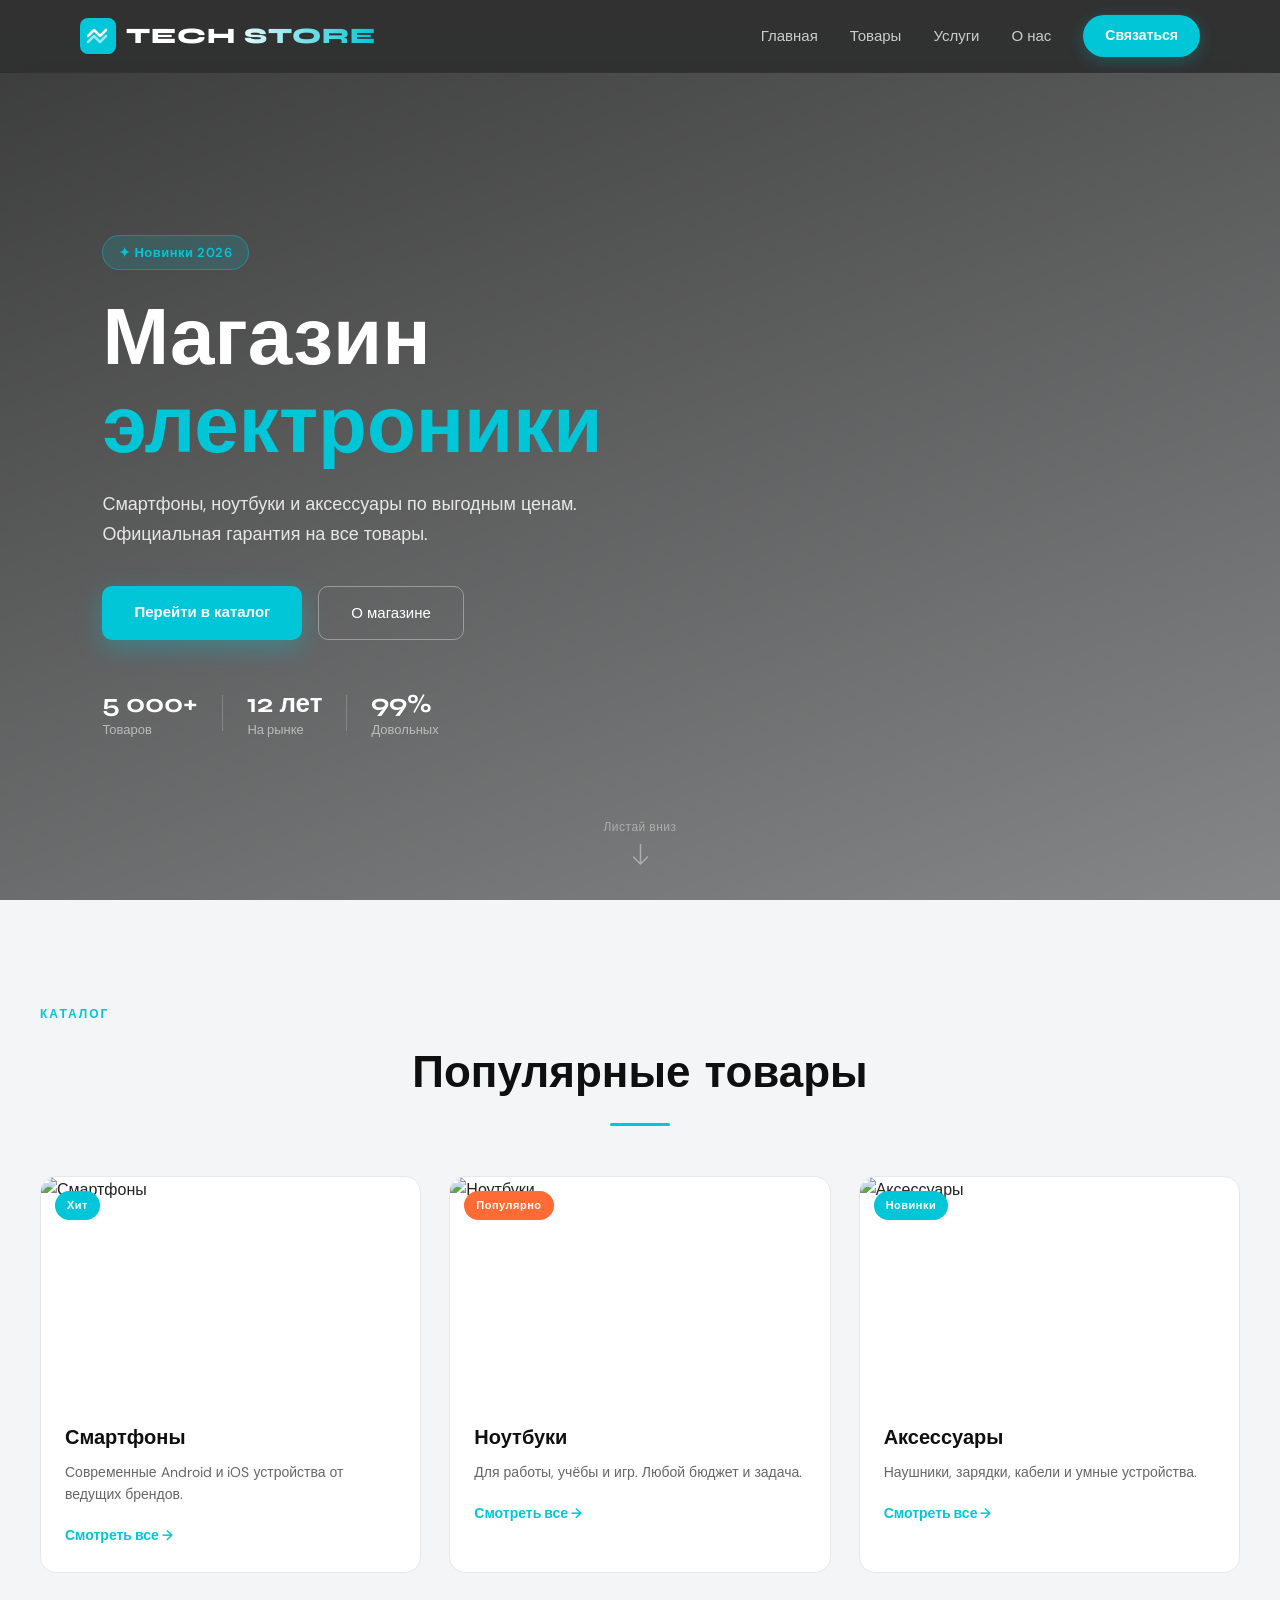
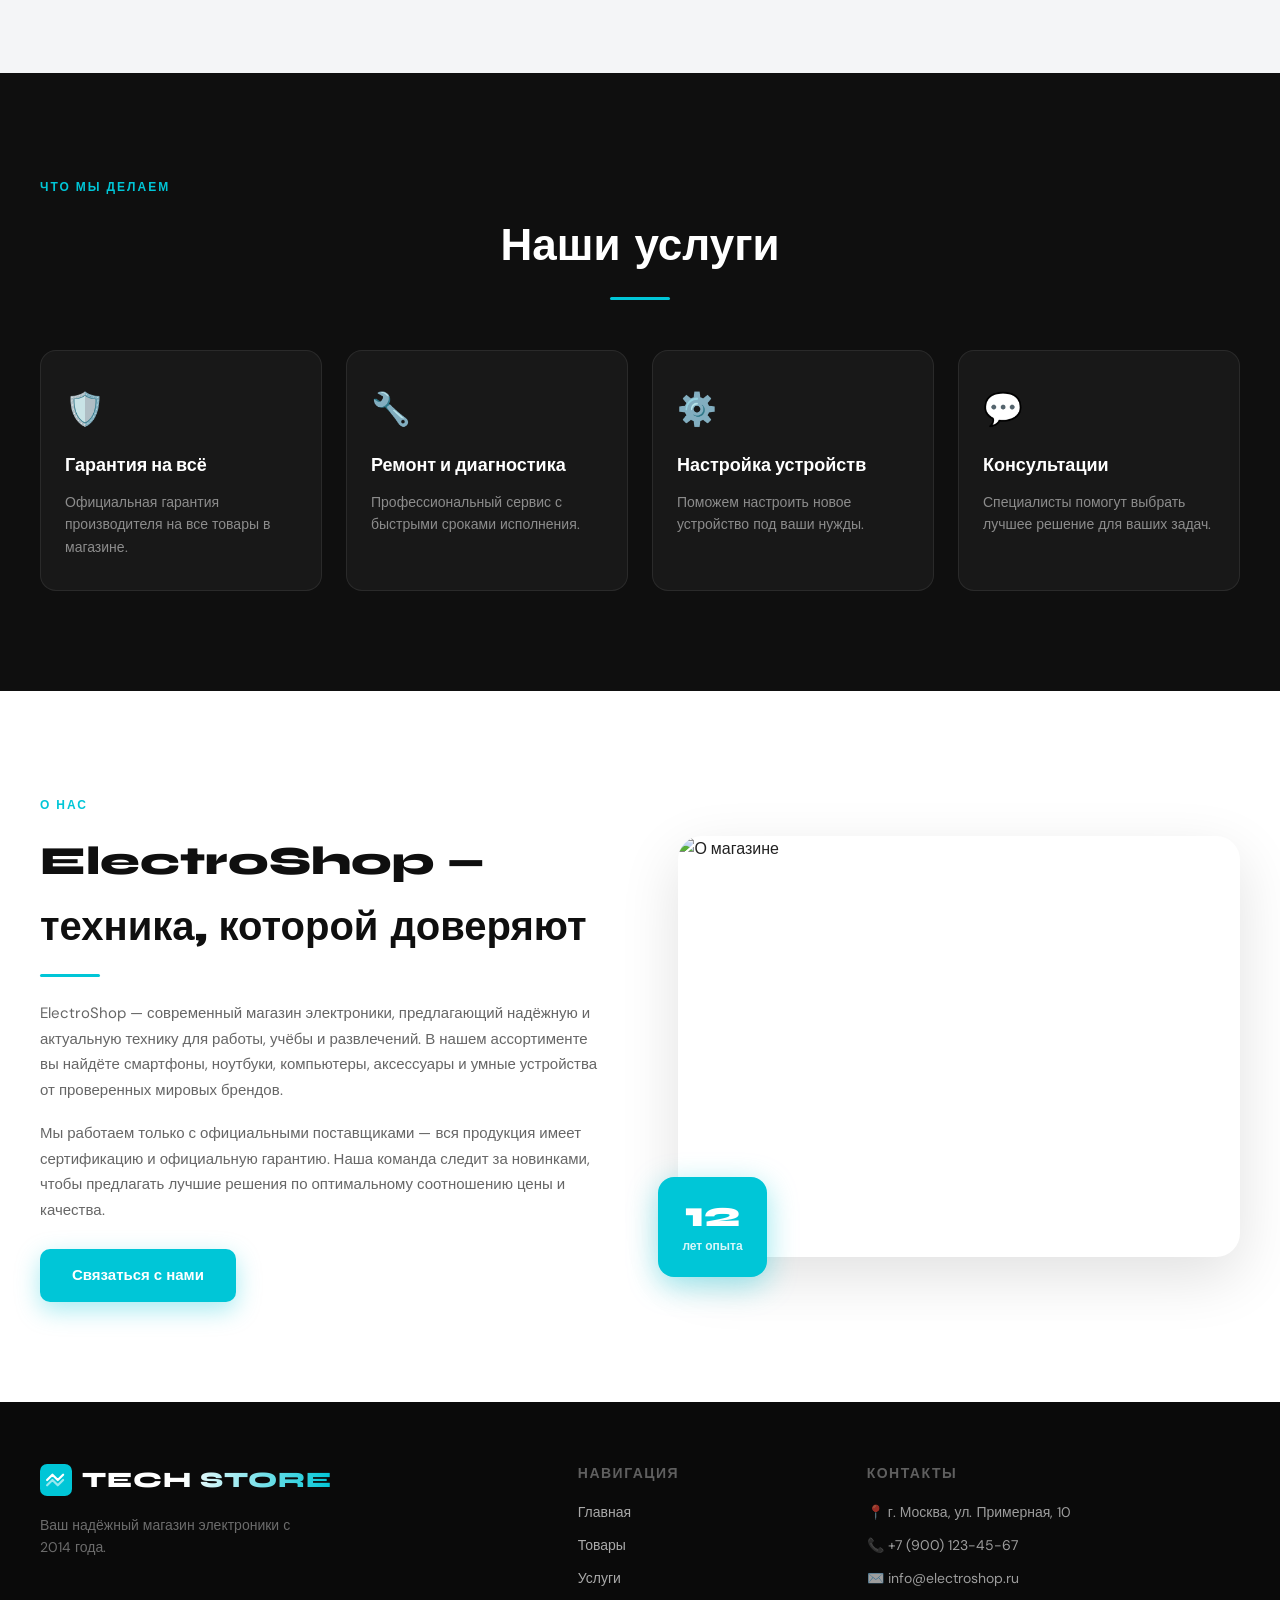
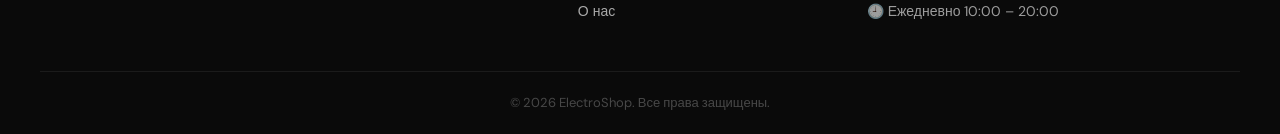
==== ddetg.html @ e17d02fe "skip" ====
<!DOCTYPE html>
<html lang="ru">
<head>
    <meta charset="UTF-8" />
    <meta name="viewport" content="width=device-width, initial-scale=1.0" />
    <title>ElectroShop — магазин электроники</title>
    <link rel="preconnect" href="https://fonts.googleapis.com">
    <link href="https://fonts.googleapis.com/css2?family=Syne:wght@700;800&family=DM+Sans:wght@400;500;600&display=swap" rel="stylesheet">
    <link rel="stylesheet" href="style.css" />
</head>
<body>

<header class="header" id="header">
    <div class="header-container">
        <a href="#" class="logo">
            <svg width="36" height="36" viewBox="0 0 36 36" fill="none" xmlns="http://www.w3.org/2000/svg">
                <rect width="36" height="36" rx="8" fill="#00c6d7"/>
                <path d="M8 18L14 12L20 18L26 12" stroke="white" stroke-width="2.5" stroke-linecap="round" stroke-linejoin="round"/>
                <path d="M8 24L14 18L20 24L26 18" stroke="white" stroke-width="2.5" stroke-linecap="round" stroke-linejoin="round" opacity="0.6"/>
            </svg>
            <span>TECH STORE</span>
        </a>

        <nav class="nav" id="nav-menu">
            <a href="#home" onclick="closeMenu()">Главная</a>
            <a href="#products" onclick="closeMenu()">Товары</a>
            <a href="#services" onclick="closeMenu()">Услуги</a>
            <a href="#about" onclick="closeMenu()">О нас</a>
            <a href="#contacts" class="nav-cta" onclick="closeMenu()">Связаться</a>
        </nav>

        <div class="menu-toggle" id="mobile-menu" onclick="toggleMenu()">
            <span class="bar"></span>
            <span class="bar"></span>
            <span class="bar"></span>
        </div>
    </div>
</header>

<section class="hero" id="home">
    <div class="hero-content">
        <span class="hero-badge">✦ Новинки 2026</span>
        <h1>Магазин<br><em>электроники</em></h1>
        <p>Смартфоны, ноутбуки и аксессуары по выгодным ценам. Официальная гарантия на все товары.</p>
        <div class="hero-actions">
            <a href="#products" class="btn-primary">Перейти в каталог</a>
            <a href="#about" class="btn-ghost">О магазине</a>
        </div>
        <div class="hero-stats">
            <div class="stat"><strong>5 000+</strong><span>Товаров</span></div>
            <div class="stat-divider"></div>
            <div class="stat"><strong>12 лет</strong><span>На рынке</span></div>
            <div class="stat-divider"></div>
            <div class="stat"><strong>99%</strong><span>Довольных</span></div>
        </div>
    </div>
    <div class="hero-scroll">
        <span>Листай вниз</span>
        <svg width="16" height="24" viewBox="0 0 16 24"><path d="M8 0v20M1 13l7 7 7-7" stroke="currentColor" stroke-width="1.5" fill="none" stroke-linecap="round" stroke-linejoin="round"/></svg>
    </div>
</section>

<section id="products">
    <div class="container">
        <div class="section-label">Каталог</div>
        <h2>Популярные товары</h2>

        <div class="cards">
            <div class="card">
                <div class="card-img-wrap">
                    <img src="https://images.unsplash.com/photo-1511707171634-5f897ff02aa9?w=600&auto=format&fit=crop" alt="Смартфоны" />
                    <span class="card-tag">Хит</span>
                </div>
                <div class="card-body">
                    <h3>Смартфоны</h3>
                    <p>Современные Android и iOS устройства от ведущих брендов.</p>
                    <a href="#" class="card-link">Смотреть все →</a>
                </div>
            </div>

            <div class="card card-featured">
                <div class="card-img-wrap">
                    <img src="https://images.unsplash.com/photo-1496181133206-80ce9b88a853?w=600&auto=format&fit=crop" alt="Ноутбуки" />
                    <span class="card-tag">Популярно</span>
                </div>
                <div class="card-body">
                    <h3>Ноутбуки</h3>
                    <p>Для работы, учёбы и игр. Любой бюджет и задача.</p>
                    <a href="#" class="card-link">Смотреть все →</a>
                </div>
            </div>

            <div class="card">
                <div class="card-img-wrap">
                    <img src="https://images.unsplash.com/photo-1505740420928-5e560c06d30e?w=600&auto=format&fit=crop" alt="Аксессуары" />
                    <span class="card-tag">Новинки</span>
                </div>
                <div class="card-body">
                    <h3>Аксессуары</h3>
                    <p>Наушники, зарядки, кабели и умные устройства.</p>
                    <a href="#" class="card-link">Смотреть все →</a>
                </div>
            </div>
        </div>
    </div>
</section>

<section id="services" class="services-section">
    <div class="container">
        <div class="section-label">Что мы делаем</div>
        <h2>Наши услуги</h2>
        <div class="services-grid">
            <div class="service-item">
                <div class="service-icon">🛡️</div>
                <h4>Гарантия на всё</h4>
                <p>Официальная гарантия производителя на все товары в магазине.</p>
            </div>
            <div class="service-item">
                <div class="service-icon">🔧</div>
                <h4>Ремонт и диагностика</h4>
                <p>Профессиональный сервис с быстрыми сроками исполнения.</p>
            </div>
            <div class="service-item">
                <div class="service-icon">⚙️</div>
                <h4>Настройка устройств</h4>
                <p>Поможем настроить новое устройство под ваши нужды.</p>
            </div>
            <div class="service-item">
                <div class="service-icon">💬</div>
                <h4>Консультации</h4>
                <p>Специалисты помогут выбрать лучшее решение для ваших задач.</p>
            </div>
        </div>
    </div>
</section>

<section id="about" class="about-section">
    <div class="container about-grid">
        <div class="about-text">
            <div class="section-label">О нас</div>
            <h2 class="about-h2">ElectroShop — техника, которой доверяют</h2>
            <p>ElectroShop — современный магазин электроники, предлагающий надёжную и актуальную технику для работы, учёбы и развлечений. В нашем ассортименте вы найдёте смартфоны, ноутбуки, компьютеры, аксессуары и умные устройства от проверенных мировых брендов.</p>
            <p>Мы работаем только с официальными поставщиками — вся продукция имеет сертификацию и официальную гарантию. Наша команда следит за новинками, чтобы предлагать лучшие решения по оптимальному соотношению цены и качества.</p>
            <a href="#contacts" class="btn-primary">Связаться с нами</a>
        </div>
        <div class="about-visual">
            <div class="about-img-wrap">
                <img src="https://images.unsplash.com/photo-1441986300917-64674bd600d8?w=600&auto=format&fit=crop" alt="О магазине" />
            </div>
            <div class="about-badge-float">
                <strong>12</strong>
                <span>лет опыта</span>
            </div>
        </div>
    </div>
</section>

<footer id="contacts">
    <div class="container footer-inner">
        <div class="footer-brand">
            <a href="#" class="logo">
                <svg width="32" height="32" viewBox="0 0 36 36" fill="none"><rect width="36" height="36" rx="8" fill="#00c6d7"/><path d="M8 18L14 12L20 18L26 12" stroke="white" stroke-width="2.5" stroke-linecap="round" stroke-linejoin="round"/><path d="M8 24L14 18L20 24L26 18" stroke="white" stroke-width="2.5" stroke-linecap="round" stroke-linejoin="round" opacity="0.6"/></svg>
                <span>TECH STORE</span>
            </a>
            <p>Ваш надёжный магазин электроники с 2014 года.</p>
        </div>

        <div class="footer-links">
            <h4>Навигация</h4>
            <a href="#home">Главная</a>
            <a href="#products">Товары</a>
            <a href="#services">Услуги</a>
            <a href="#about">О нас</a>
        </div>

        <div class="footer-contacts-col">
            <h4>Контакты</h4>
            <p>📍 г. Москва, ул. Примерная, 10</p>
            <p>📞 +7 (900) 123-45-67</p>
            <p>✉️ info@electroshop.ru</p>
            <p>🕘 Ежедневно 10:00 – 20:00</p>
        </div>
    </div>
    <div class="footer-bottom">
        <p class="copyright">© 2026 ElectroShop. Все права защищены.</p>
    </div>
</footer>

<script>
    function toggleMenu() {
        const nav = document.getElementById('nav-menu');
        const toggle = document.getElementById('mobile-menu');
        nav.classList.toggle('active');
        toggle.classList.toggle('active');
        document.body.classList.toggle('no-scroll');
    }

    function closeMenu() {
        const nav = document.getElementById('nav-menu');
        const toggle = document.getElementById('mobile-menu');
        nav.classList.remove('active');
        toggle.classList.remove('active');
        document.body.classList.remove('no-scroll');
    }

    // Scroll shadow on header
    window.addEventListener('scroll', () => {
        const header = document.getElementById('header');
        header.classList.toggle('scrolled', window.scrollY > 20);
    });
</script>

</body>
</html>
---- style.css ----
/* ===== 1. CSS ПЕРЕМЕННЫЕ И СБРОС ===== */
:root {
    --accent: #00c6d7;
    --accent-dark: #009aab;
    --bg: #f4f5f7;
    --white: #ffffff;
    --dark: #0f0f0f;
    --text: #222;
    --muted: #666;
    --border: #e8e8e8;
    --header-h: 72px;
    --font-display: 'Syne', sans-serif;
    --font-body: 'DM Sans', sans-serif;
    --radius: 16px;
    --shadow: 0 8px 32px rgba(0,0,0,0.08);
    --shadow-lg: 0 20px 60px rgba(0,0,0,0.12);
}

*, *::before, *::after {
    margin: 0; padding: 0;
    box-sizing: border-box;
}

html { scroll-behavior: smooth; }

body {
    background: var(--bg);
    color: var(--text);
    font-family: var(--font-body);
    line-height: 1.65;
    padding-top: var(--header-h);
}

body.no-scroll { overflow: hidden; }

img { display: block; width: 100%; }
a { text-decoration: none; color: inherit; }

/* ===== 2. HEADER ===== */
.header {
    position: fixed;
    top: 0; left: 0;
    width: 100%;
    z-index: 1000;
    background: rgba(15, 15, 15, 0.85);
    backdrop-filter: blur(20px) saturate(180%);
    -webkit-backdrop-filter: blur(20px) saturate(180%);
    border-bottom: 1px solid rgba(255,255,255,0.07);
    transition: box-shadow 0.3s;
}

.header.scrolled {
    box-shadow: 0 4px 30px rgba(0,0,0,0.3);
}

.header-container {
    max-width: 1200px;
    margin: 0 auto;
    padding: 0 clamp(16px, 4vw, 40px);
    height: var(--header-h);
    display: flex;
    justify-content: space-between;
    align-items: center;
}

/* Logo */
.logo {
    display: flex;
    align-items: center;
    gap: 10px;
    flex-shrink: 0;
}

.logo span {
    font-family: var(--font-display);
    font-size: clamp(16px, 2.5vw, 22px);
    font-weight: 800;
    background: linear-gradient(90deg, #fff 40%, var(--accent));
    -webkit-background-clip: text;
    -webkit-text-fill-color: transparent;
    letter-spacing: 1px;
}

/* Nav */
.nav {
    display: flex;
    align-items: center;
    gap: clamp(16px, 2.5vw, 32px);
}

.nav a {
    color: rgba(255,255,255,0.75);
    font-size: 15px;
    font-weight: 500;
    transition: color 0.25s;
    white-space: nowrap;
    position: relative;
}

.nav a:not(.nav-cta)::after {
    content: '';
    position: absolute;
    bottom: -4px; left: 0;
    width: 0; height: 2px;
    background: var(--accent);
    transition: width 0.3s;
}

.nav a:not(.nav-cta):hover::after { width: 100%; }
.nav a:hover { color: var(--accent); }

.nav .nav-cta {
    background: var(--accent);
    padding: 9px 22px;
    border-radius: 50px;
    color: #fff;
    font-weight: 600;
    font-size: 14px;
    transition: background 0.25s, transform 0.25s, color 0.25s;
    box-shadow: 0 4px 16px rgba(0,198,215,0.25);
}

.nav .nav-cta:hover {
    background: #fff;
    color: var(--accent);
    transform: translateY(-2px);
}

/* Burger */
.menu-toggle {
    display: none;
    flex-direction: column;
    justify-content: space-between;
    width: 28px; height: 20px;
    cursor: pointer;
    z-index: 1100;
    padding: 2px;
}

.bar {
    width: 100%; height: 2.5px;
    background: #fff;
    border-radius: 10px;
    transition: transform 0.35s ease, opacity 0.2s;
    transform-origin: center;
}

/* ===== 3. HERO ===== */
.hero {
    min-height: calc(100vh - var(--header-h));
    background:
        linear-gradient(160deg, rgba(0,0,0,0.75) 0%, rgba(0,0,0,0.45) 100%),
        url("https://images.unsplash.com/photo-1550745165-9bc0b252726f?q=80&w=2070&auto=format&fit=crop") center/cover no-repeat;
    color: #fff;
    display: flex;
    flex-direction: column;
    justify-content: center;
    align-items: flex-start;
    padding: 60px clamp(20px, 8vw, 120px);
    position: relative;
}

.hero-content { max-width: 640px; }

.hero-badge {
    display: inline-block;
    background: rgba(0,198,215,0.15);
    border: 1px solid rgba(0,198,215,0.4);
    color: var(--accent);
    font-size: 13px;
    font-weight: 600;
    padding: 6px 16px;
    border-radius: 50px;
    margin-bottom: 24px;
    letter-spacing: 0.5px;
}

.hero h1 {
    font-family: var(--font-display);
    font-size: clamp(40px, 7vw, 80px);
    line-height: 1.1;
    font-weight: 800;
    margin-bottom: 20px;
}

.hero h1 em {
    font-style: normal;
    color: var(--accent);
}

.hero p {
    font-size: clamp(15px, 2vw, 18px);
    opacity: 0.85;
    margin-bottom: 36px;
    max-width: 480px;
}

.hero-actions {
    display: flex;
    gap: 16px;
    flex-wrap: wrap;
    margin-bottom: 48px;
}

.btn-primary {
    display: inline-block;
    padding: 14px 32px;
    background: var(--accent);
    color: #fff;
    font-weight: 600;
    font-size: 15px;
    border-radius: 10px;
    transition: transform 0.25s, box-shadow 0.25s;
    box-shadow: 0 8px 24px rgba(0,198,215,0.35);
    white-space: nowrap;
}

.btn-primary:hover {
    transform: translateY(-3px);
    box-shadow: 0 16px 36px rgba(0,198,215,0.45);
}

.btn-ghost {
    display: inline-block;
    padding: 14px 32px;
    border: 1.5px solid rgba(255,255,255,0.35);
    color: #fff;
    font-weight: 500;
    font-size: 15px;
    border-radius: 10px;
    transition: border-color 0.25s, background 0.25s;
    white-space: nowrap;
}

.btn-ghost:hover {
    border-color: rgba(255,255,255,0.7);
    background: rgba(255,255,255,0.08);
}

.hero-stats {
    display: flex;
    align-items: center;
    gap: 24px;
    flex-wrap: wrap;
}

.stat { display: flex; flex-direction: column; line-height: 1.2; }
.stat strong { font-family: var(--font-display); font-size: 26px; color: #fff; }
.stat span { font-size: 13px; color: rgba(255,255,255,0.55); margin-top: 2px; }

.stat-divider {
    width: 1px; height: 36px;
    background: rgba(255,255,255,0.2);
    flex-shrink: 0;
}

.hero-scroll {
    position: absolute;
    bottom: 32px; left: 50%;
    transform: translateX(-50%);
    display: flex; flex-direction: column;
    align-items: center;
    gap: 6px;
    color: rgba(255,255,255,0.4);
    font-size: 12px;
    letter-spacing: 0.5px;
    animation: bounce 2s infinite;
}

@keyframes bounce {
    0%, 100% { transform: translateX(-50%) translateY(0); }
    50% { transform: translateX(-50%) translateY(6px); }
}

/* ===== 4. ОБЩИЕ СТИЛИ СЕКЦИЙ ===== */
section { padding: clamp(60px, 8vw, 100px) clamp(16px, 4vw, 20px); }

.container {
    max-width: 1200px;
    margin: 0 auto;
}

.section-label {
    display: inline-block;
    font-size: 12px;
    font-weight: 700;
    letter-spacing: 2px;
    text-transform: uppercase;
    color: var(--accent);
    margin-bottom: 12px;
}

section h2 {
    font-family: var(--font-display);
    font-size: clamp(26px, 4vw, 44px);
    font-weight: 800;
    text-align: center;
    margin-bottom: 16px;
    color: var(--dark);
}

section h2::after {
    content: '';
    display: block;
    width: 60px; height: 3px;
    background: var(--accent);
    margin: 14px auto 50px;
    border-radius: 3px;
}

/* ===== 5. КАРТОЧКИ ТОВАРОВ ===== */
.cards {
    display: grid;
    grid-template-columns: repeat(3, 1fr);
    gap: 28px;
}

.card {
    background: var(--white);
    border-radius: var(--radius);
    border: 1px solid var(--border);
    overflow: hidden;
    transition: transform 0.35s cubic-bezier(0.175,0.885,0.32,1.275), box-shadow 0.35s, border-color 0.35s;
}

.card:hover {
    transform: translateY(-10px);
    box-shadow: var(--shadow-lg);
    border-color: var(--accent);
}

.card-img-wrap {
    position: relative;
    overflow: hidden;
    height: 220px;
}

.card-img-wrap img {
    height: 100%; object-fit: cover;
    transition: transform 0.4s ease;
}

.card:hover .card-img-wrap img { transform: scale(1.05); }

.card-tag {
    position: absolute;
    top: 14px; left: 14px;
    background: var(--accent);
    color: #fff;
    font-size: 11px;
    font-weight: 700;
    letter-spacing: 0.5px;
    padding: 5px 12px;
    border-radius: 50px;
}

.card-featured .card-tag {
    background: #ff6b35;
}

.card-body {
    padding: 24px;
}

.card-body h3 {
    font-family: var(--font-display);
    font-size: 20px;
    font-weight: 700;
    margin-bottom: 8px;
    color: var(--dark);
}

.card-body p {
    font-size: 14px;
    color: var(--muted);
    margin-bottom: 16px;
    line-height: 1.55;
}

.card-link {
    font-size: 14px;
    font-weight: 600;
    color: var(--accent);
    transition: gap 0.2s;
}

.card-link:hover { text-decoration: underline; }

/* ===== 6. УСЛУГИ ===== */
.services-section {
    background: var(--dark);
    color: #fff;
}

.services-section .section-label { /* already styled */ }

.services-section h2 {
    color: #fff;
}

.services-section h2::after { background: var(--accent); }

.services-grid {
    display: grid;
    grid-template-columns: repeat(4, 1fr);
    gap: 24px;
}

.service-item {
    background: rgba(255,255,255,0.04);
    border: 1px solid rgba(255,255,255,0.08);
    border-radius: var(--radius);
    padding: 32px 24px;
    transition: background 0.3s, border-color 0.3s, transform 0.3s;
}

.service-item:hover {
    background: rgba(0,198,215,0.08);
    border-color: rgba(0,198,215,0.35);
    transform: translateY(-4px);
}

.service-icon {
    font-size: 32px;
    margin-bottom: 16px;
}

.service-item h4 {
    font-family: var(--font-display);
    font-size: 18px;
    font-weight: 700;
    margin-bottom: 10px;
    color: #fff;
}

.service-item p {
    font-size: 14px;
    color: rgba(255,255,255,0.5);
    line-height: 1.6;
}

/* ===== 7. О НАС ===== */
.about-section {
    background: var(--white);
}

.about-section .section-label { /* ok */ }

.about-grid {
    display: grid;
    grid-template-columns: 1fr 1fr;
    gap: clamp(40px, 6vw, 80px);
    align-items: center;
}

.about-text h2.about-h2 {
    font-family: var(--font-display);
    font-size: clamp(24px, 3.5vw, 40px);
    font-weight: 800;
    text-align: left;
    margin-bottom: 0;
    color: var(--dark);
}

.about-text h2.about-h2::after { margin: 14px 0 24px; }

.about-text p {
    font-size: 15px;
    color: var(--muted);
    margin-bottom: 18px;
    line-height: 1.7;
}

.about-text .btn-primary { margin-top: 8px; }

.about-visual {
    position: relative;
}

.about-img-wrap {
    border-radius: 24px;
    overflow: hidden;
    box-shadow: var(--shadow-lg);
    aspect-ratio: 4/3;
}

.about-img-wrap img {
    width: 100%; height: 100%;
    object-fit: cover;
    transition: transform 0.5s;
}

.about-img-wrap:hover img { transform: scale(1.04); }

.about-badge-float {
    position: absolute;
    bottom: -20px; left: -20px;
    background: var(--accent);
    color: #fff;
    padding: 20px 24px;
    border-radius: 16px;
    display: flex;
    flex-direction: column;
    align-items: center;
    box-shadow: 0 8px 30px rgba(0,198,215,0.4);
}

.about-badge-float strong {
    font-family: var(--font-display);
    font-size: 36px;
    font-weight: 800;
    line-height: 1;
}

.about-badge-float span {
    font-size: 12px;
    font-weight: 600;
    opacity: 0.85;
    margin-top: 4px;
}

/* ===== 8. FOOTER ===== */
footer {
    background: #0a0a0a;
    color: #fff;
    padding-top: 60px;
}

.footer-inner {
    display: grid;
    grid-template-columns: 2fr 1fr 1.5fr;
    gap: 40px;
    padding-bottom: 48px;
    border-bottom: 1px solid rgba(255,255,255,0.07);
}

.footer-brand .logo { margin-bottom: 16px; }

.footer-brand p {
    font-size: 14px;
    color: rgba(255,255,255,0.4);
    max-width: 260px;
    line-height: 1.6;
}

.footer-links,
.footer-contacts-col {
    display: flex;
    flex-direction: column;
    gap: 10px;
}

.footer-links h4,
.footer-contacts-col h4 {
    font-family: var(--font-display);
    font-size: 14px;
    font-weight: 700;
    letter-spacing: 1.5px;
    text-transform: uppercase;
    color: rgba(255,255,255,0.35);
    margin-bottom: 6px;
}

.footer-links a {
    font-size: 14px;
    color: rgba(255,255,255,0.65);
    transition: color 0.2s;
}

.footer-links a:hover { color: var(--accent); }

.footer-contacts-col p {
    font-size: 14px;
    color: rgba(255,255,255,0.6);
}

.footer-bottom {
    padding: 20px 0;
    text-align: center;
}

.copyright {
    font-size: 13px;
    color: rgba(255,255,255,0.25);
}

/* ===== 9. АДАПТИВНОСТЬ ===== */

/* Планшеты */
@media (max-width: 1024px) {
    .cards {
        grid-template-columns: repeat(2, 1fr);
    }

    .services-grid {
        grid-template-columns: repeat(2, 1fr);
    }

    .footer-inner {
        grid-template-columns: 1fr 1fr;
    }

    .footer-brand {
        grid-column: 1 / -1;
    }
}

/* Мобильные */
@media (max-width: 768px) {
    :root { --header-h: 64px; }

    /* Бургер */
    .menu-toggle { display: flex; }

    /* Мобильная навигация — полноэкранное меню */
    .nav {
        position: fixed;
        inset: 0;
        width: 100%;
        height: 100vh;
        background: rgba(8, 8, 8, 0.98);
        flex-direction: column;
        justify-content: center;
        gap: 8px;
        opacity: 0;
        pointer-events: none;
        transform: translateY(-10px);
        transition: opacity 0.35s ease, transform 0.35s ease;
    }

    .nav.active {
        opacity: 1;
        pointer-events: auto;
        transform: translateY(0);
    }

    .nav a {
        font-size: 28px;
        font-family: var(--font-display);
        font-weight: 700;
        padding: 10px 0;
        opacity: 0;
        transition: color 0.25s, opacity 0.3s;
    }

    .nav.active a {
        opacity: 1;
    }

    .nav a:not(.nav-cta)::after { display: none; }

    .nav .nav-cta {
        margin-top: 16px;
        padding: 14px 36px;
        font-size: 18px;
    }

    /* Burger → X */
    .menu-toggle.active .bar:nth-child(1) { transform: translateY(8.75px) rotate(45deg); }
    .menu-toggle.active .bar:nth-child(2) { opacity: 0; transform: scaleX(0); }
    .menu-toggle.active .bar:nth-child(3) { transform: translateY(-8.75px) rotate(-45deg); }

    /* Hero */
    .hero {
        align-items: center;
        text-align: center;
        padding: 48px 20px 80px;
        min-height: 100svh;
    }

    .hero-content { max-width: 100%; }

    .hero p { max-width: 100%; }

    .hero-actions {
        justify-content: center;
    }

    .hero-stats {
        justify-content: center;
        gap: 16px;
    }

    .stat strong { font-size: 22px; }

    /* Cards — single column */
    .cards {
        grid-template-columns: 1fr;
        gap: 20px;
    }

    .card-img-wrap { height: 200px; }

    /* Services — 1 col */
    .services-grid {
        grid-template-columns: 1fr;
        gap: 16px;
    }

    .service-item { padding: 24px 20px; }

    /* About */
    .about-grid {
        grid-template-columns: 1fr;
        gap: 32px;
    }

    .about-text h2.about-h2 { font-size: clamp(22px, 6vw, 32px); }

    .about-img-wrap { aspect-ratio: 16/9; }

    .about-badge-float {
        bottom: -16px; left: 16px;
        padding: 14px 18px;
    }

    .about-badge-float strong { font-size: 26px; }

    /* Footer */
    .footer-inner {
        grid-template-columns: 1fr;
        gap: 32px;
    }

    .footer-brand { grid-column: auto; }

    /* Section h2 */
    section h2::after { margin-bottom: 36px; }
}

/* Маленькие телефоны */
@media (max-width: 400px) {
    .hero h1 { font-size: 34px; }
    .hero-actions { flex-direction: column; align-items: stretch; }
    .btn-primary, .btn-ghost { text-align: center; }
    .hero-stats { gap: 12px; }
    .stat-divider { display: none; }
}
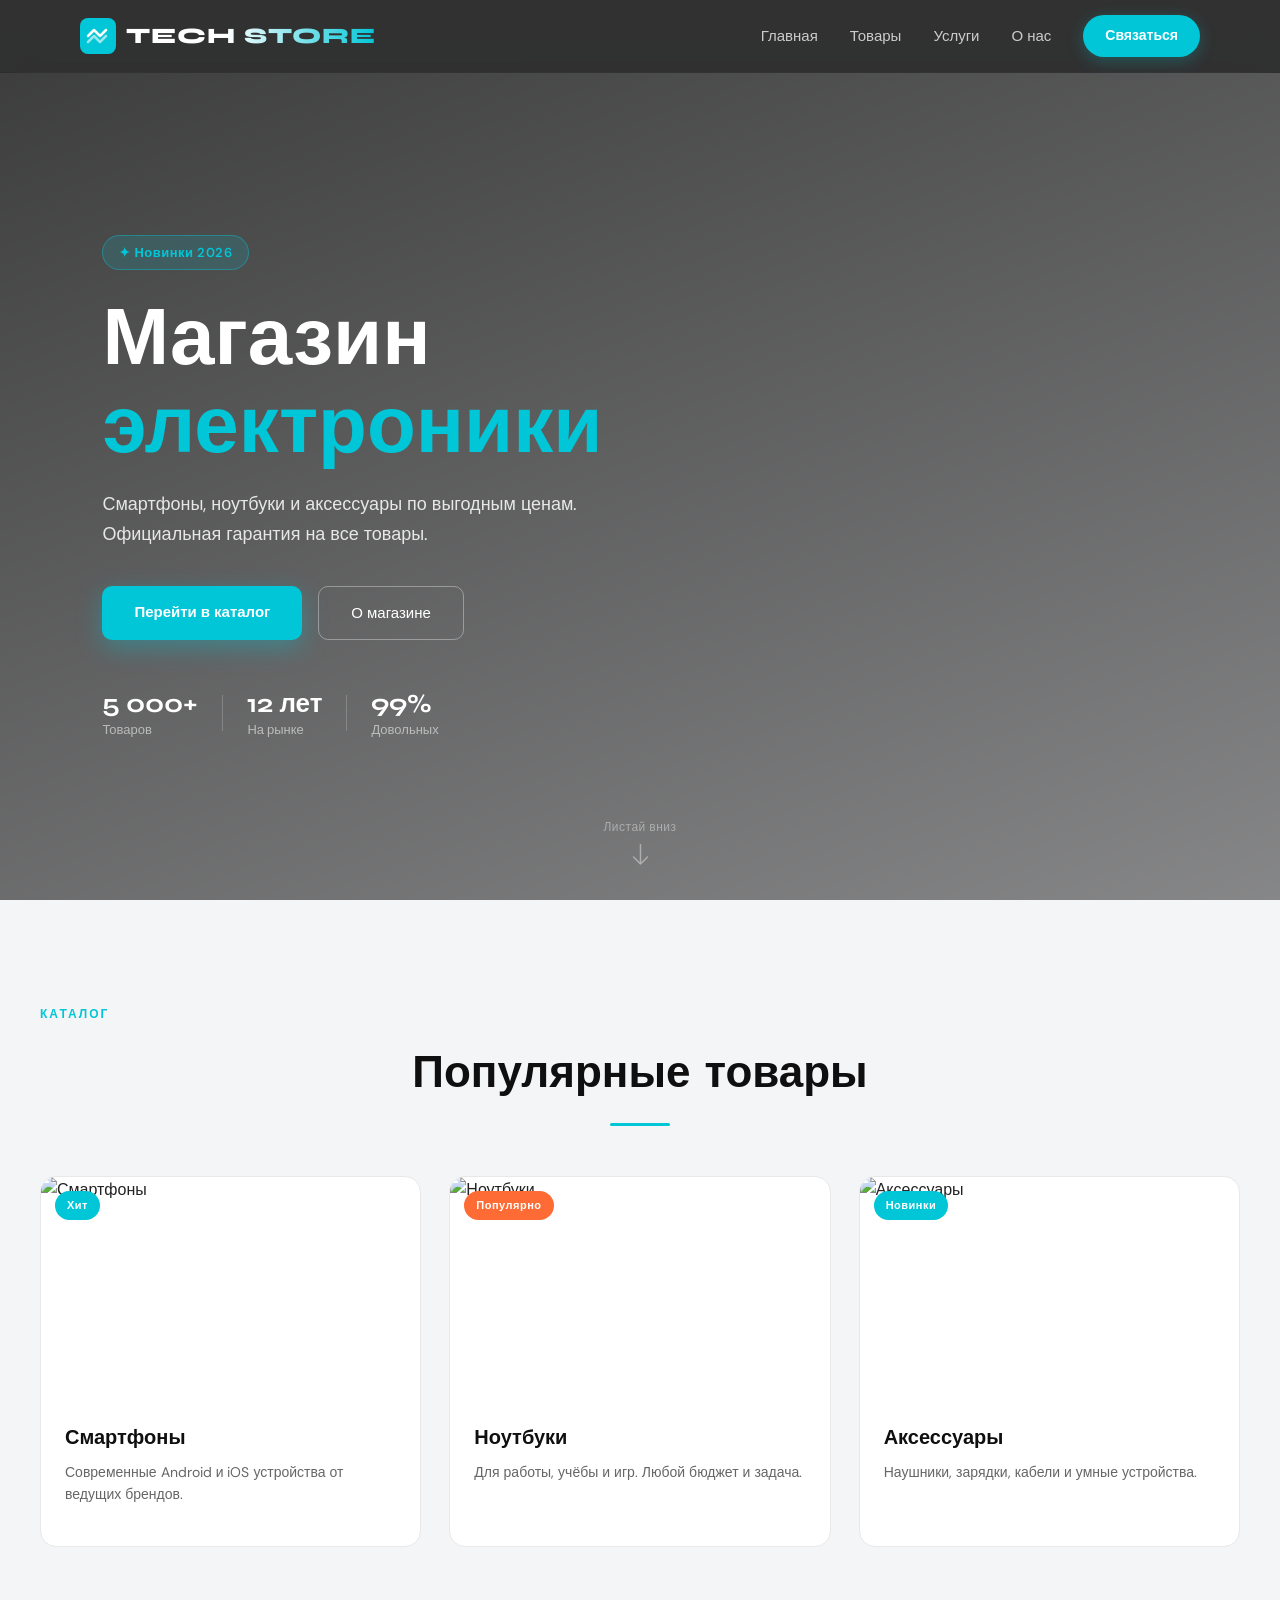
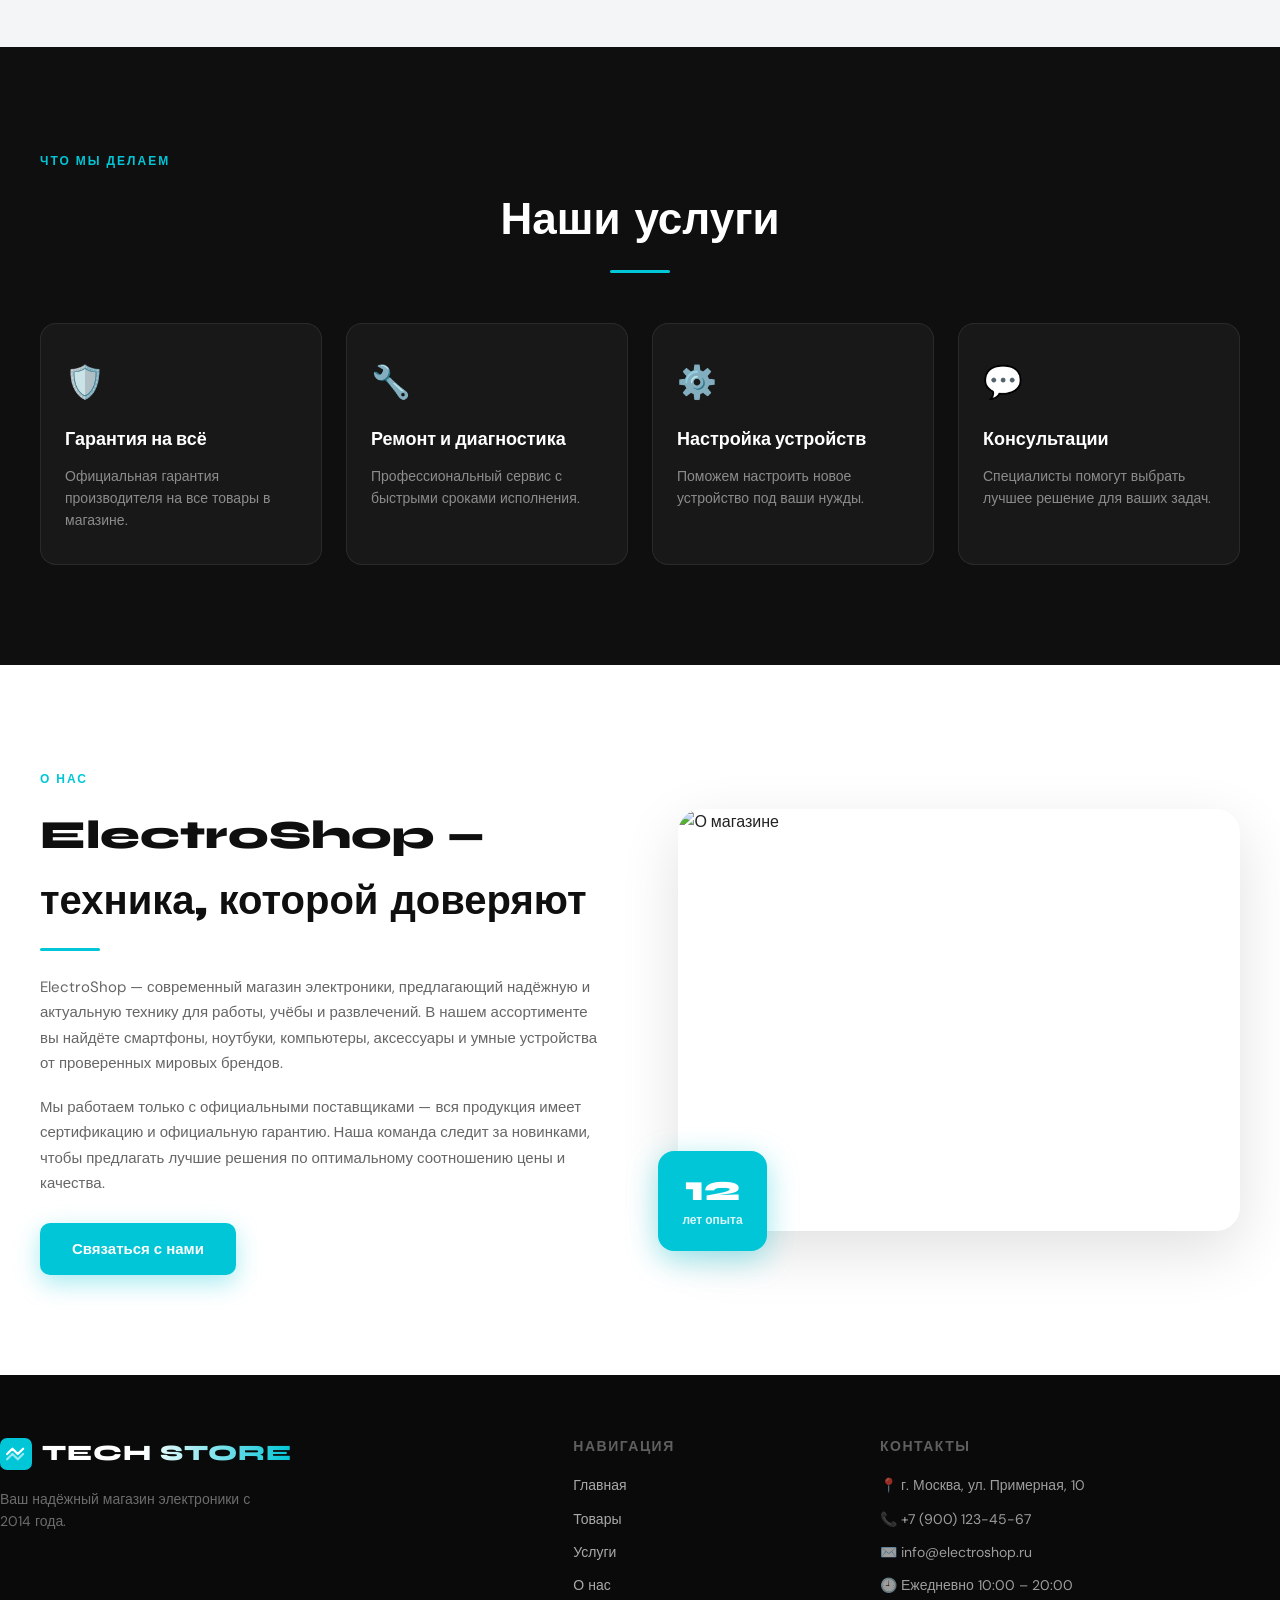
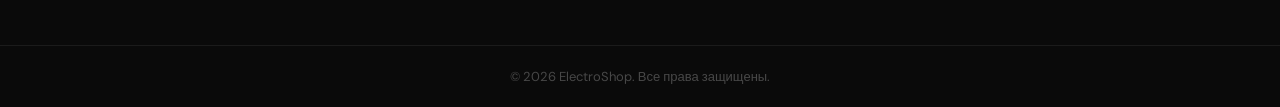
==== commit 9de46dcd: "skip" ====
--- a/ddetg.html
+++ b/ddetg.html
@@ -74,7 +74,6 @@
                 <div class="card-body">
                     <h3>Смартфоны</h3>
                     <p>Современные Android и iOS устройства от ведущих брендов.</p>
-                    <a href="#" class="card-link">Смотреть все →</a>
                 </div>
             </div>
 
@@ -86,7 +85,6 @@
                 <div class="card-body">
                     <h3>Ноутбуки</h3>
                     <p>Для работы, учёбы и игр. Любой бюджет и задача.</p>
-                    <a href="#" class="card-link">Смотреть все →</a>
                 </div>
             </div>
 
@@ -98,7 +96,6 @@
                 <div class="card-body">
                     <h3>Аксессуары</h3>
                     <p>Наушники, зарядки, кабели и умные устройства.</p>
-                    <a href="#" class="card-link">Смотреть все →</a>
                 </div>
             </div>
         </div>
@@ -156,7 +153,7 @@
 </section>
 
 <footer id="contacts">
-    <div class="container footer-inner">
+    <div class="footer-inner">
         <div class="footer-brand">
             <a href="#" class="logo">
                 <svg width="32" height="32" viewBox="0 0 36 36" fill="none"><rect width="36" height="36" rx="8" fill="#00c6d7"/><path d="M8 18L14 12L20 18L26 12" stroke="white" stroke-width="2.5" stroke-linecap="round" stroke-linejoin="round"/><path d="M8 24L14 18L20 24L26 18" stroke="white" stroke-width="2.5" stroke-linecap="round" stroke-linejoin="round" opacity="0.6"/></svg>
@@ -203,7 +200,6 @@
         document.body.classList.remove('no-scroll');
     }
 
-    // Scroll shadow on header
     window.addEventListener('scroll', () => {
         const header = document.getElementById('header');
         header.classList.toggle('scrolled', window.scrollY > 20);
@@ -211,4 +207,4 @@
 </script>
 
 </body>
-</html>
+</html>
